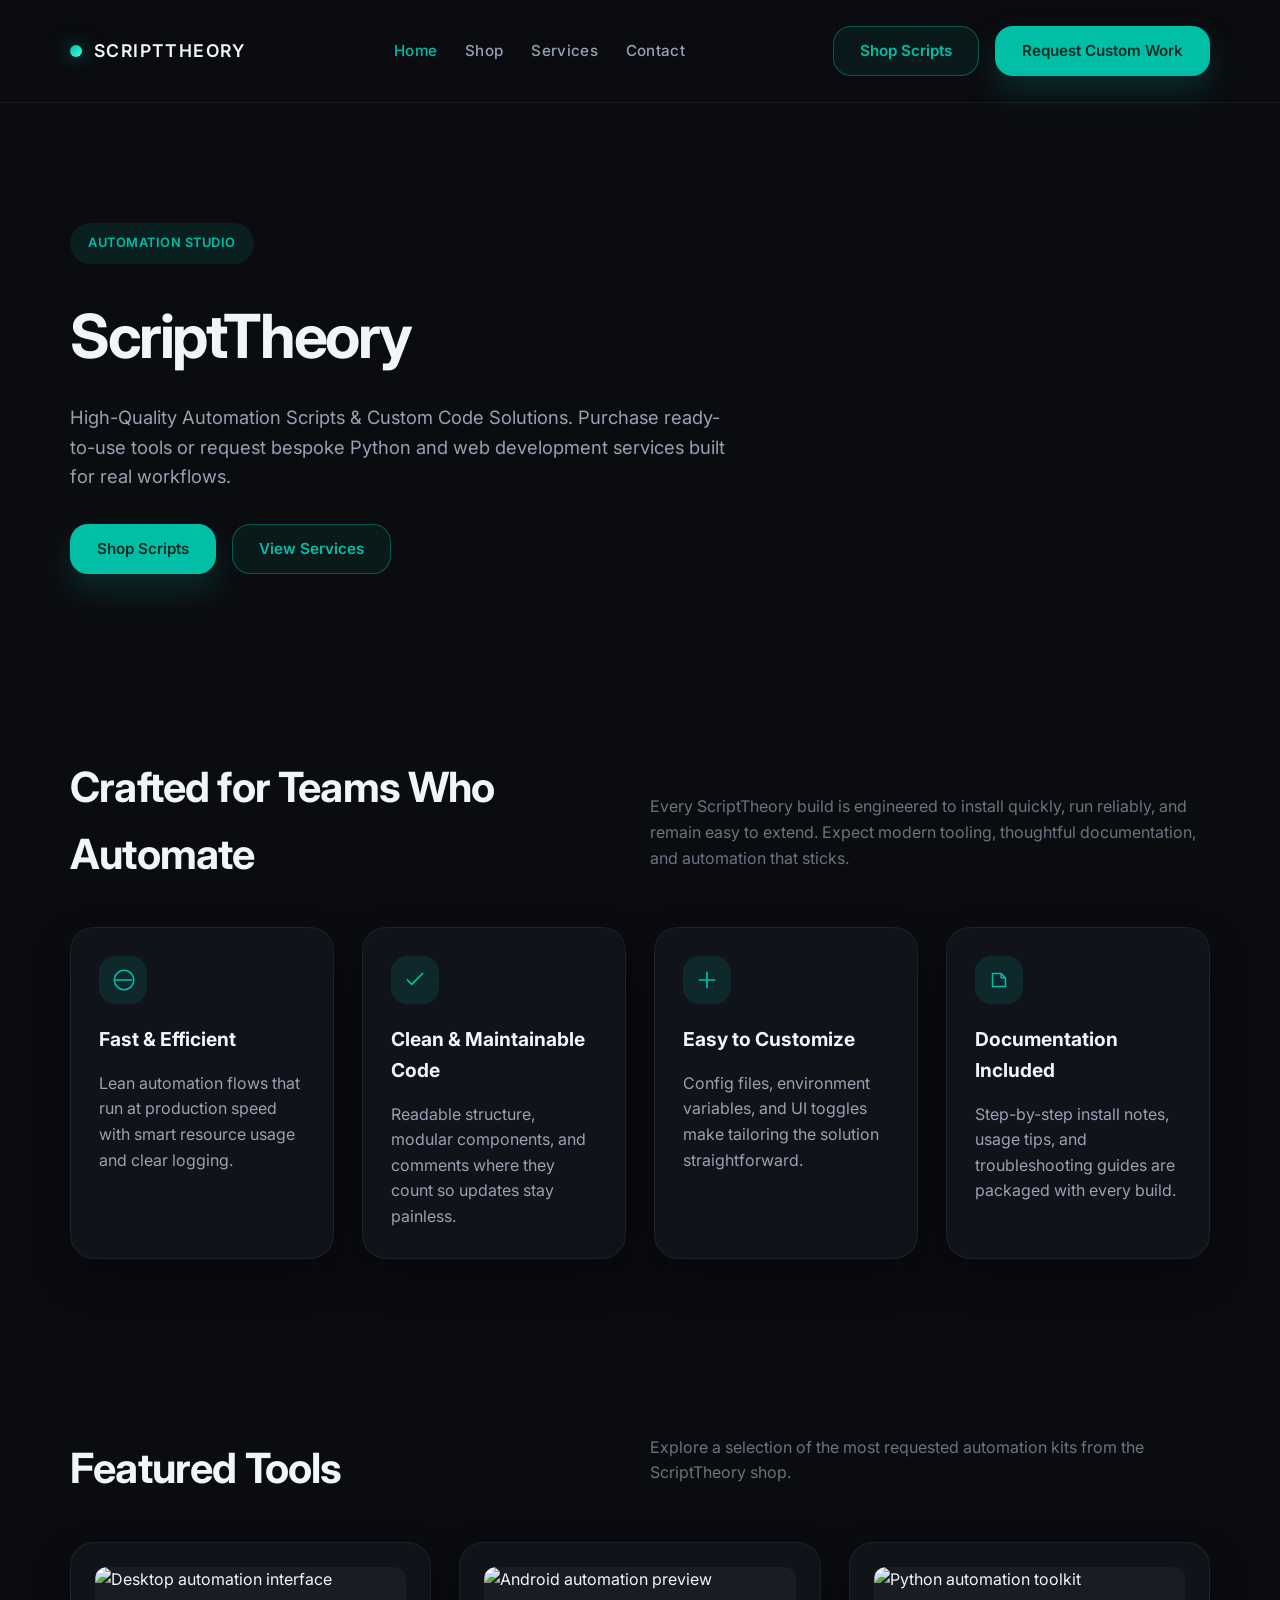
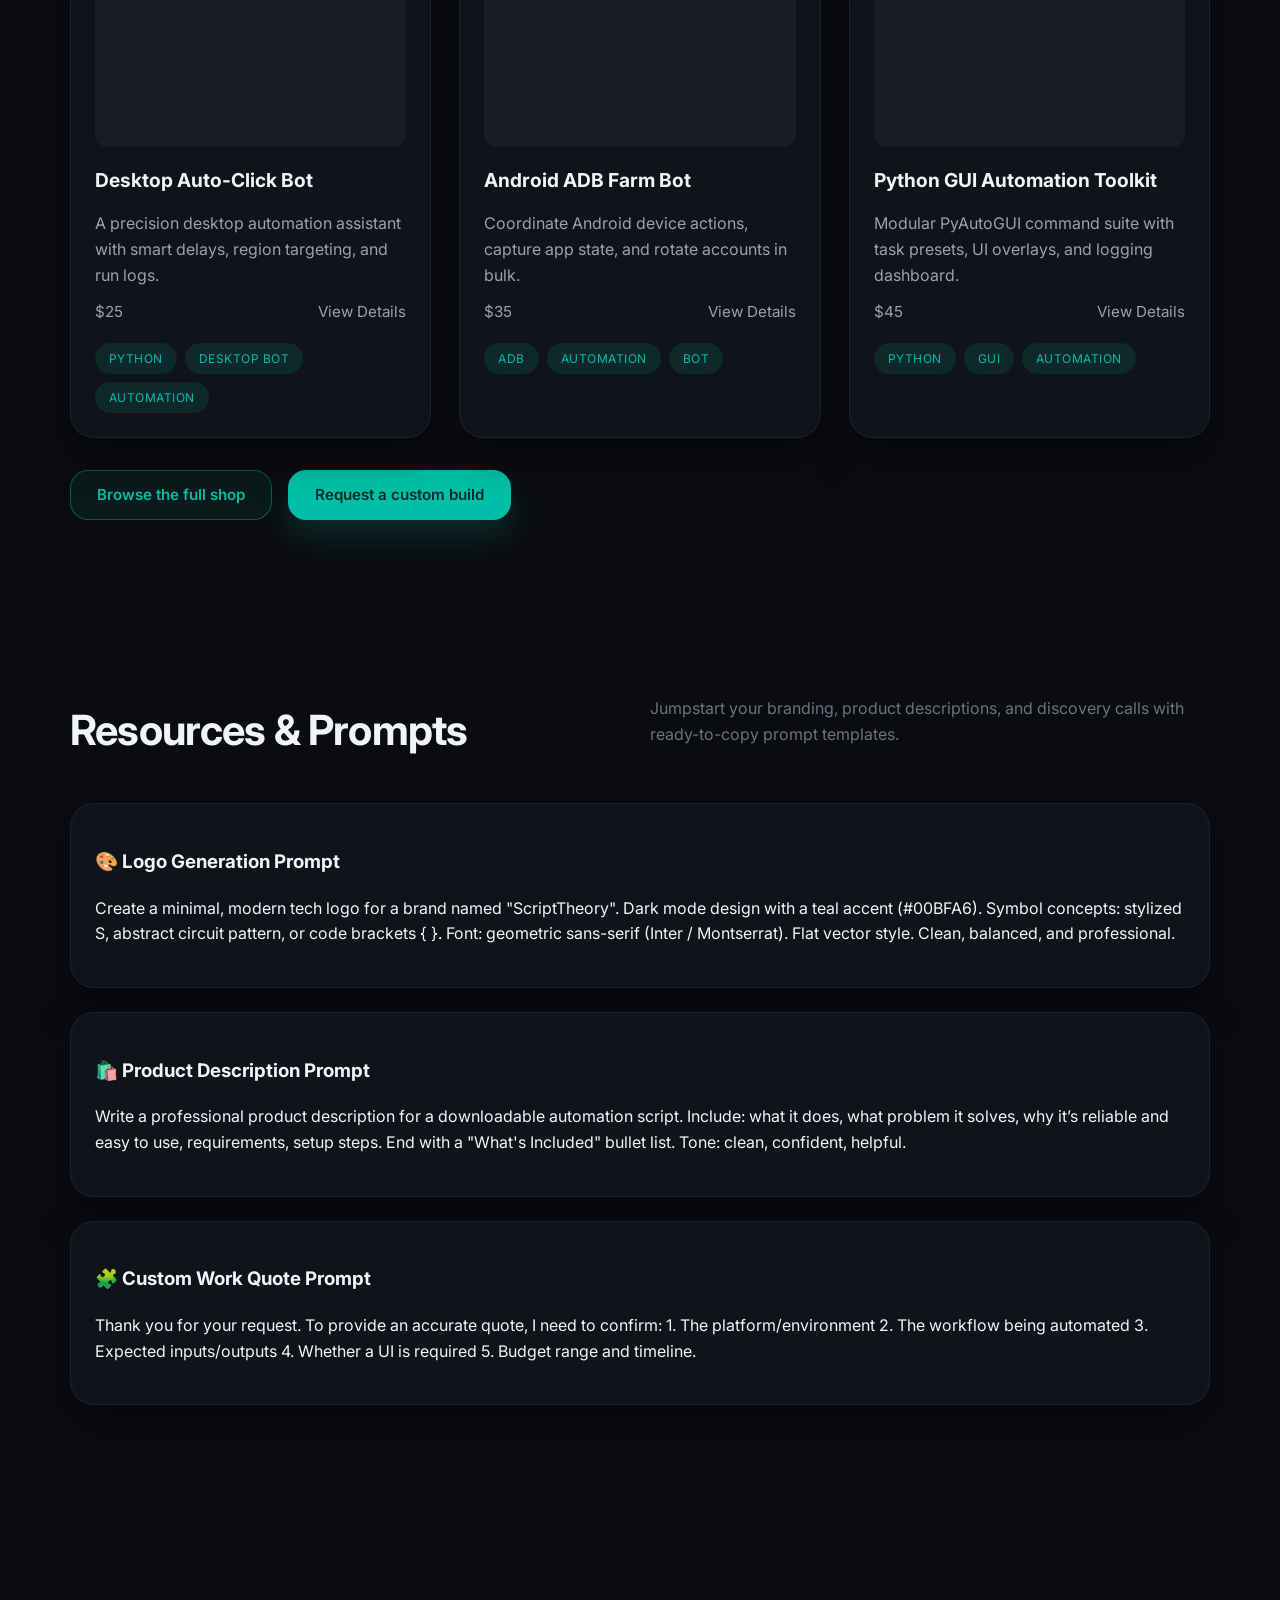
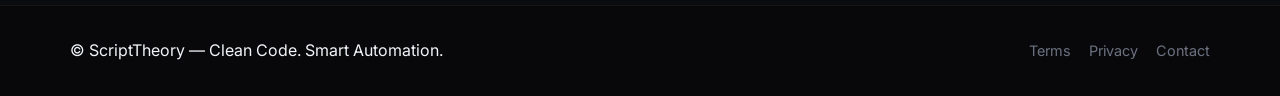
==== index.html @ 897f3ca8 "Create ScriptTheory marketing site" ====
<!DOCTYPE html>
<html lang="en">
<head>
  <meta charset="UTF-8" />
  <meta name="viewport" content="width=device-width, initial-scale=1.0" />
  <title>ScriptTheory — Automation Scripts & Custom Code</title>
  <link rel="preconnect" href="https://fonts.googleapis.com" />
  <link rel="preconnect" href="https://fonts.gstatic.com" crossorigin />
  <link href="https://fonts.googleapis.com/css2?family=Inter:wght@400;500;600;700&display=swap" rel="stylesheet" />
  <link rel="stylesheet" href="assets/css/style.css" />
</head>
<body>
  <header>
    <div class="container navbar">
      <a class="brand" href="index.html">
        <span class="brand-dot"></span>
        ScriptTheory
      </a>
      <button class="mobile-toggle" aria-label="Toggle navigation" aria-expanded="false">
        <svg width="20" height="20" viewBox="0 0 24 24" fill="none" xmlns="http://www.w3.org/2000/svg">
          <path d="M4 7H20" stroke="currentColor" stroke-width="2" stroke-linecap="round" />
          <path d="M4 12H20" stroke="currentColor" stroke-width="2" stroke-linecap="round" />
          <path d="M4 17H20" stroke="currentColor" stroke-width="2" stroke-linecap="round" />
        </svg>
      </button>
      <nav>
        <ul>
          <li><a href="index.html">Home</a></li>
          <li><a href="shop.html">Shop</a></li>
          <li><a href="services.html">Services</a></li>
          <li><a href="contact.html">Contact</a></li>
        </ul>
      </nav>
      <div class="nav-actions">
        <a class="btn btn-outline" href="shop.html">Shop Scripts</a>
        <a class="btn btn-primary" href="contact.html">Request Custom Work</a>
      </div>
    </div>
  </header>

  <main>
    <section class="hero container">
      <div class="hero-content">
        <span class="badge">Automation Studio</span>
        <h1>ScriptTheory</h1>
        <p class="lead">High-Quality Automation Scripts &amp; Custom Code Solutions. Purchase ready-to-use tools or request bespoke Python and web development services built for real workflows.</p>
        <div class="hero-cta">
          <a class="btn btn-primary" href="shop.html">Shop Scripts</a>
          <a class="btn btn-outline" href="services.html">View Services</a>
        </div>
      </div>
    </section>

    <section class="section container" id="features">
      <div class="section-header">
        <h2 class="section-title">Crafted for Teams Who Automate</h2>
        <p class="section-subtitle">Every ScriptTheory build is engineered to install quickly, run reliably, and remain easy to extend. Expect modern tooling, thoughtful documentation, and automation that sticks.</p>
      </div>
      <div class="cards-grid">
        <div class="card">
          <div class="card-icon" aria-hidden="true">
            <svg width="26" height="26" viewBox="0 0 24 24" fill="none" xmlns="http://www.w3.org/2000/svg">
              <path d="M4 12H20M4 12C4 9.61305 4.94821 7.32387 6.63604 5.63604C8.32387 3.94821 10.6131 3 13 3C15.3869 3 17.6761 3.94821 19.364 5.63604C21.0518 7.32387 22 9.61305 22 12M4 12C4 14.3869 4.94821 16.6761 6.63604 18.364C8.32387 20.0518 10.6131 21 13 21C15.3869 21 17.6761 20.0518 19.364 18.364C21.0518 16.6761 22 14.3869 22 12" stroke="currentColor" stroke-width="1.4" stroke-linecap="round" />
            </svg>
          </div>
          <h3>Fast &amp; Efficient</h3>
          <p>Lean automation flows that run at production speed with smart resource usage and clear logging.</p>
        </div>
        <div class="card">
          <div class="card-icon" aria-hidden="true">
            <svg width="26" height="26" viewBox="0 0 24 24" fill="none" xmlns="http://www.w3.org/2000/svg">
              <path d="M5 12L9 16L19 6" stroke="currentColor" stroke-width="1.6" stroke-linecap="round" stroke-linejoin="round" />
            </svg>
          </div>
          <h3>Clean &amp; Maintainable Code</h3>
          <p>Readable structure, modular components, and comments where they count so updates stay painless.</p>
        </div>
        <div class="card">
          <div class="card-icon" aria-hidden="true">
            <svg width="26" height="26" viewBox="0 0 24 24" fill="none" xmlns="http://www.w3.org/2000/svg">
              <path d="M12 5V19M5 12H19" stroke="currentColor" stroke-width="1.6" stroke-linecap="round" />
            </svg>
          </div>
          <h3>Easy to Customize</h3>
          <p>Config files, environment variables, and UI toggles make tailoring the solution straightforward.</p>
        </div>
        <div class="card">
          <div class="card-icon" aria-hidden="true">
            <svg width="26" height="26" viewBox="0 0 24 24" fill="none" xmlns="http://www.w3.org/2000/svg">
              <path d="M6 18V6H14L18 10V18H6Z" stroke="currentColor" stroke-width="1.4" stroke-linejoin="round" />
              <path d="M14 6V10H18" stroke="currentColor" stroke-width="1.4" stroke-linejoin="round" />
            </svg>
          </div>
          <h3>Documentation Included</h3>
          <p>Step-by-step install notes, usage tips, and troubleshooting guides are packaged with every build.</p>
        </div>
      </div>
    </section>

    <section class="section container">
      <div class="section-header">
        <h2 class="section-title">Featured Tools</h2>
        <p class="section-subtitle">Explore a selection of the most requested automation kits from the ScriptTheory shop.</p>
      </div>
      <div class="cards-grid">
        <article class="card product-card">
          <img src="https://images.unsplash.com/photo-1520607162513-77705c0f0d4a?auto=format&fit=crop&w=800&q=80" alt="Desktop automation interface" />
          <h3>Desktop Auto-Click Bot</h3>
          <p>A precision desktop automation assistant with smart delays, region targeting, and run logs.</p>
          <div class="product-meta">
            <span>$25</span>
            <a href="products/desktop-auto-click-bot.html">View Details</a>
          </div>
          <div class="product-tags">
            <span class="tag">python</span>
            <span class="tag">desktop bot</span>
            <span class="tag">automation</span>
          </div>
        </article>
        <article class="card product-card">
          <img src="https://images.unsplash.com/photo-1535303311164-664fc9ec6532?auto=format&fit=crop&w=800&q=80" alt="Android automation preview" />
          <h3>Android ADB Farm Bot</h3>
          <p>Coordinate Android device actions, capture app state, and rotate accounts in bulk.</p>
          <div class="product-meta">
            <span>$35</span>
            <a href="products/android-adb-farm-bot.html">View Details</a>
          </div>
          <div class="product-tags">
            <span class="tag">adb</span>
            <span class="tag">automation</span>
            <span class="tag">bot</span>
          </div>
        </article>
        <article class="card product-card">
          <img src="https://images.unsplash.com/photo-1515879218367-8466d910aaa4?auto=format&fit=crop&w=800&q=80" alt="Python automation toolkit" />
          <h3>Python GUI Automation Toolkit</h3>
          <p>Modular PyAutoGUI command suite with task presets, UI overlays, and logging dashboard.</p>
          <div class="product-meta">
            <span>$45</span>
            <a href="products/python-gui-automation-toolkit.html">View Details</a>
          </div>
          <div class="product-tags">
            <span class="tag">python</span>
            <span class="tag">gui</span>
            <span class="tag">automation</span>
          </div>
        </article>
      </div>
      <div class="hero-cta" style="margin-top: 32px;">
        <a class="btn btn-outline" href="shop.html">Browse the full shop</a>
        <a class="btn btn-primary" href="contact.html">Request a custom build</a>
      </div>
    </section>

    <section class="section container">
      <div class="section-header">
        <h2 class="section-title">Resources &amp; Prompts</h2>
        <p class="section-subtitle">Jumpstart your branding, product descriptions, and discovery calls with ready-to-copy prompt templates.</p>
      </div>
      <div class="resources">
        <article class="resource-card">
          <h3>🎨 Logo Generation Prompt</h3>
          <p>Create a minimal, modern tech logo for a brand named "ScriptTheory". Dark mode design with a teal accent (#00BFA6). Symbol concepts: stylized S, abstract circuit pattern, or code brackets { }. Font: geometric sans-serif (Inter / Montserrat). Flat vector style. Clean, balanced, and professional.</p>
        </article>
        <article class="resource-card">
          <h3>🛍️ Product Description Prompt</h3>
          <p>Write a professional product description for a downloadable automation script. Include: what it does, what problem it solves, why it’s reliable and easy to use, requirements, setup steps. End with a "What's Included" bullet list. Tone: clean, confident, helpful.</p>
        </article>
        <article class="resource-card">
          <h3>🧩 Custom Work Quote Prompt</h3>
          <p>Thank you for your request. To provide an accurate quote, I need to confirm: 1. The platform/environment 2. The workflow being automated 3. Expected inputs/outputs 4. Whether a UI is required 5. Budget range and timeline.</p>
        </article>
      </div>
    </section>
  </main>

  <footer>
    <div class="container footer-content">
      <span>© ScriptTheory — Clean Code. Smart Automation.</span>
      <div class="footer-links">
        <a href="#">Terms</a>
        <a href="#">Privacy</a>
        <a href="contact.html">Contact</a>
      </div>
    </div>
  </footer>

  <script src="assets/js/main.js"></script>
</body>
</html>
---- assets/css/style.css ----
:root {
  --background: #0b0c10;
  --surface: #10131a;
  --surface-alt: #131721;
  --accent: #00bfa6;
  --accent-soft: rgba(0, 191, 166, 0.14);
  --text-primary: #f2f5f8;
  --text-secondary: #98a2b3;
  --text-muted: #6b7280;
  --border: rgba(255, 255, 255, 0.06);
  --shadow: 0 18px 40px rgba(0, 0, 0, 0.38);
  --radius-lg: 24px;
  --radius-md: 18px;
  --radius-sm: 12px;
  --transition: all 0.3s ease;
}

* {
  box-sizing: border-box;
}

html, body {
  margin: 0;
  padding: 0;
  background: var(--background);
  color: var(--text-primary);
  font-family: 'Inter', 'Poppins', 'Montserrat', sans-serif;
  line-height: 1.6;
  min-height: 100%;
}

a {
  color: inherit;
  text-decoration: none;
}

a:hover {
  color: var(--accent);
}

img {
  max-width: 100%;
  display: block;
  border-radius: var(--radius-sm);
}

.container {
  width: min(1140px, 92%);
  margin: 0 auto;
}

header {
  padding: 26px 0;
  position: sticky;
  top: 0;
  z-index: 20;
  backdrop-filter: blur(14px);
  background: linear-gradient(180deg, rgba(11, 12, 16, 0.92) 40%, rgba(11, 12, 16, 0.5) 100%);
  border-bottom: 1px solid var(--border);
}

.navbar {
  display: flex;
  align-items: center;
  justify-content: space-between;
  gap: 24px;
}

.brand {
  display: flex;
  align-items: center;
  gap: 12px;
  font-weight: 600;
  font-size: 1.1rem;
  letter-spacing: 0.08em;
  text-transform: uppercase;
}

.brand-dot {
  width: 12px;
  height: 12px;
  border-radius: 50%;
  background: linear-gradient(135deg, var(--accent), #40ffe7);
  box-shadow: 0 0 18px rgba(0, 191, 166, 0.6);
}

nav ul {
  list-style: none;
  display: flex;
  align-items: center;
  gap: 28px;
  margin: 0;
  padding: 0;
}

nav a {
  font-size: 0.95rem;
  color: var(--text-secondary);
  font-weight: 500;
  letter-spacing: 0.02em;
  transition: var(--transition);
}

nav a:hover,
nav a.active {
  color: var(--accent);
}

.nav-actions {
  display: flex;
  gap: 16px;
  align-items: center;
}

.btn {
  display: inline-flex;
  align-items: center;
  justify-content: center;
  padding: 12px 26px;
  border-radius: var(--radius-md);
  font-weight: 600;
  font-size: 0.95rem;
  border: 1px solid transparent;
  cursor: pointer;
  transition: var(--transition);
  text-decoration: none;
}

.btn-primary {
  background: var(--accent);
  color: #032e28;
  box-shadow: 0 16px 32px rgba(0, 191, 166, 0.18);
}

.btn-primary:hover {
  box-shadow: 0 20px 40px rgba(0, 191, 166, 0.26);
  transform: translateY(-2px);
}

.btn-outline {
  border: 1px solid rgba(0, 191, 166, 0.4);
  color: var(--accent);
  background: rgba(0, 191, 166, 0.08);
}

.btn-outline:hover {
  background: rgba(0, 191, 166, 0.14);
}

main {
  padding-bottom: 120px;
}

.hero {
  padding: 120px 0 100px;
  display: grid;
  gap: 40px;
}

.hero-content {
  max-width: 660px;
}

.badge {
  display: inline-flex;
  align-items: center;
  gap: 8px;
  background: rgba(0, 191, 166, 0.1);
  color: var(--accent);
  padding: 10px 18px;
  border-radius: 999px;
  font-weight: 600;
  letter-spacing: 0.04em;
  font-size: 0.8rem;
  text-transform: uppercase;
}

h1 {
  font-size: clamp(2.8rem, 5vw, 3.8rem);
  margin: 24px 0 16px;
  letter-spacing: -0.04em;
}

h2 {
  font-size: clamp(2rem, 4vw, 2.6rem);
  margin: 0 0 32px;
  letter-spacing: -0.02em;
}

p.lead {
  font-size: 1.15rem;
  color: var(--text-secondary);
  margin-bottom: 32px;
}

.hero-cta {
  display: flex;
  flex-wrap: wrap;
  gap: 16px;
}

.section {
  padding: 80px 0;
}

.section-header {
  display: flex;
  align-items: flex-end;
  justify-content: space-between;
  gap: 24px;
  margin-bottom: 40px;
}

.section-title {
  margin: 0;
}

.section-subtitle {
  color: var(--text-muted);
  max-width: 560px;
}

.cards-grid {
  display: grid;
  grid-template-columns: repeat(auto-fit, minmax(240px, 1fr));
  gap: 28px;
}

.card {
  background: var(--surface);
  border: 1px solid var(--border);
  border-radius: var(--radius-lg);
  padding: 28px;
  box-shadow: var(--shadow);
  transition: var(--transition);
  position: relative;
  overflow: hidden;
}

.card::after {
  content: '';
  position: absolute;
  inset: 0;
  border-radius: inherit;
  background: radial-gradient(circle at top right, rgba(0, 191, 166, 0.18), transparent 55%);
  opacity: 0;
  transition: var(--transition);
}

.card:hover::after {
  opacity: 1;
}

.card:hover {
  transform: translateY(-4px);
}

.card-icon {
  width: 48px;
  height: 48px;
  border-radius: 16px;
  display: grid;
  place-items: center;
  background: rgba(0, 191, 166, 0.12);
  color: var(--accent);
  margin-bottom: 20px;
  font-size: 1.4rem;
}

.card h3 {
  margin: 0 0 16px;
  font-size: 1.2rem;
}

.card p {
  margin: 0;
  color: var(--text-secondary);
}

.product-card {
  padding: 24px;
}

.product-card img {
  height: 180px;
  object-fit: cover;
  margin-bottom: 18px;
  background: rgba(255, 255, 255, 0.04);
}

.product-meta {
  display: flex;
  align-items: center;
  justify-content: space-between;
  margin: 12px 0 18px;
  color: var(--text-secondary);
  font-size: 0.95rem;
}

.product-tags {
  display: flex;
  flex-wrap: wrap;
  gap: 8px;
  margin-top: 16px;
}

.tag {
  padding: 6px 14px;
  border-radius: 999px;
  background: rgba(0, 191, 166, 0.12);
  color: var(--accent);
  font-size: 0.75rem;
  letter-spacing: 0.04em;
  text-transform: uppercase;
}

.product-card .btn {
  width: 100%;
  margin-top: 16px;
}

.product-detail {
  display: grid;
  gap: 48px;
}

.product-detail aside {
  background: var(--surface);
  padding: 32px;
  border-radius: var(--radius-lg);
  border: 1px solid var(--border);
  box-shadow: var(--shadow);
}

.product-detail aside h2 {
  margin-top: 0;
}

.list {
  padding-left: 18px;
  color: var(--text-secondary);
}

.highlight {
  background: rgba(0, 191, 166, 0.12);
  border: 1px solid rgba(0, 191, 166, 0.26);
  padding: 16px 20px;
  border-radius: var(--radius-md);
  color: var(--accent);
  font-weight: 600;
  margin-bottom: 24px;
}

.services-grid {
  display: grid;
  gap: 28px;
  grid-template-columns: repeat(auto-fit, minmax(260px, 1fr));
}

.service-tier {
  background: var(--surface);
  border-radius: var(--radius-lg);
  padding: 32px;
  border: 1px solid var(--border);
  box-shadow: var(--shadow);
  position: relative;
}

.service-tier h3 {
  margin-top: 0;
  font-size: 1.3rem;
}

.price-range {
  font-size: 0.95rem;
  color: var(--accent);
  font-weight: 600;
  letter-spacing: 0.06em;
}

.service-tier p {
  color: var(--text-secondary);
  margin-bottom: 20px;
}

.service-tier ul {
  margin: 0;
  padding-left: 18px;
  color: var(--text-secondary);
}

.contact-wrapper {
  display: grid;
  gap: 40px;
  grid-template-columns: repeat(auto-fit, minmax(320px, 1fr));
}

form {
  display: grid;
  gap: 18px;
}

label {
  display: flex;
  flex-direction: column;
  gap: 8px;
  font-weight: 600;
  color: var(--text-secondary);
}

input[type="text"],
input[type="email"],
select,
textarea {
  background: var(--surface);
  border: 1px solid var(--border);
  border-radius: var(--radius-md);
  padding: 14px 16px;
  color: var(--text-primary);
  font-size: 0.95rem;
  transition: var(--transition);
  font-family: inherit;
}

textarea {
  min-height: 160px;
  resize: vertical;
}

input:focus,
select:focus,
textarea:focus {
  outline: none;
  border-color: rgba(0, 191, 166, 0.6);
  box-shadow: 0 0 0 4px rgba(0, 191, 166, 0.18);
}

.checkbox-group {
  display: grid;
  gap: 12px;
  grid-template-columns: repeat(auto-fit, minmax(180px, 1fr));
}

.checkbox-group label {
  flex-direction: row;
  align-items: center;
  gap: 12px;
  font-weight: 500;
  background: rgba(255, 255, 255, 0.02);
  padding: 12px 16px;
  border-radius: var(--radius-md);
  border: 1px solid var(--border);
}

.checkbox-group input {
  width: 18px;
  height: 18px;
  accent-color: var(--accent);
}

.info-card {
  background: rgba(0, 191, 166, 0.08);
  border: 1px solid rgba(0, 191, 166, 0.3);
  border-radius: var(--radius-lg);
  padding: 24px;
  color: var(--accent);
  font-weight: 500;
  box-shadow: var(--shadow);
}

.resources {
  display: grid;
  gap: 24px;
  margin-top: 28px;
}

.resource-card {
  background: var(--surface);
  border-radius: var(--radius-lg);
  padding: 24px;
  border: 1px solid var(--border);
  box-shadow: var(--shadow);
}

.resource-card pre {
  white-space: pre-wrap;
  font-family: 'JetBrains Mono', 'Fira Code', monospace;
  font-size: 0.85rem;
  color: var(--text-secondary);
  background: rgba(0, 0, 0, 0.25);
  padding: 16px;
  border-radius: var(--radius-md);
}

footer {
  border-top: 1px solid var(--border);
  padding: 32px 0;
  background: rgba(0, 0, 0, 0.3);
}

.footer-content {
  display: flex;
  flex-wrap: wrap;
  gap: 18px;
  align-items: center;
  justify-content: space-between;
}

.footer-links {
  display: flex;
  gap: 18px;
  color: var(--text-muted);
  font-size: 0.9rem;
}

.footer-links a {
  color: var(--text-muted);
}

.footer-links a:hover {
  color: var(--accent);
}

.mobile-toggle {
  display: none;
  background: rgba(255, 255, 255, 0.06);
  border: 1px solid var(--border);
  color: var(--text-primary);
  padding: 12px;
  border-radius: var(--radius-md);
}

@media (max-width: 860px) {
  nav ul {
    position: absolute;
    top: 92px;
    right: 4%;
    background: var(--surface);
    padding: 24px;
    border-radius: var(--radius-lg);
    flex-direction: column;
    gap: 18px;
    border: 1px solid var(--border);
    box-shadow: var(--shadow);
    min-width: 220px;
    transform: scale(0.96);
    opacity: 0;
    pointer-events: none;
    transition: var(--transition);
  }

  nav ul.open {
    opacity: 1;
    pointer-events: auto;
    transform: scale(1);
  }

  .mobile-toggle {
    display: inline-flex;
    align-items: center;
    gap: 8px;
  }
}

@media (max-width: 640px) {
  .hero {
    padding-top: 80px;
  }

  .hero-cta {
    flex-direction: column;
    align-items: stretch;
  }

  .section-header {
    flex-direction: column;
    align-items: flex-start;
  }
}
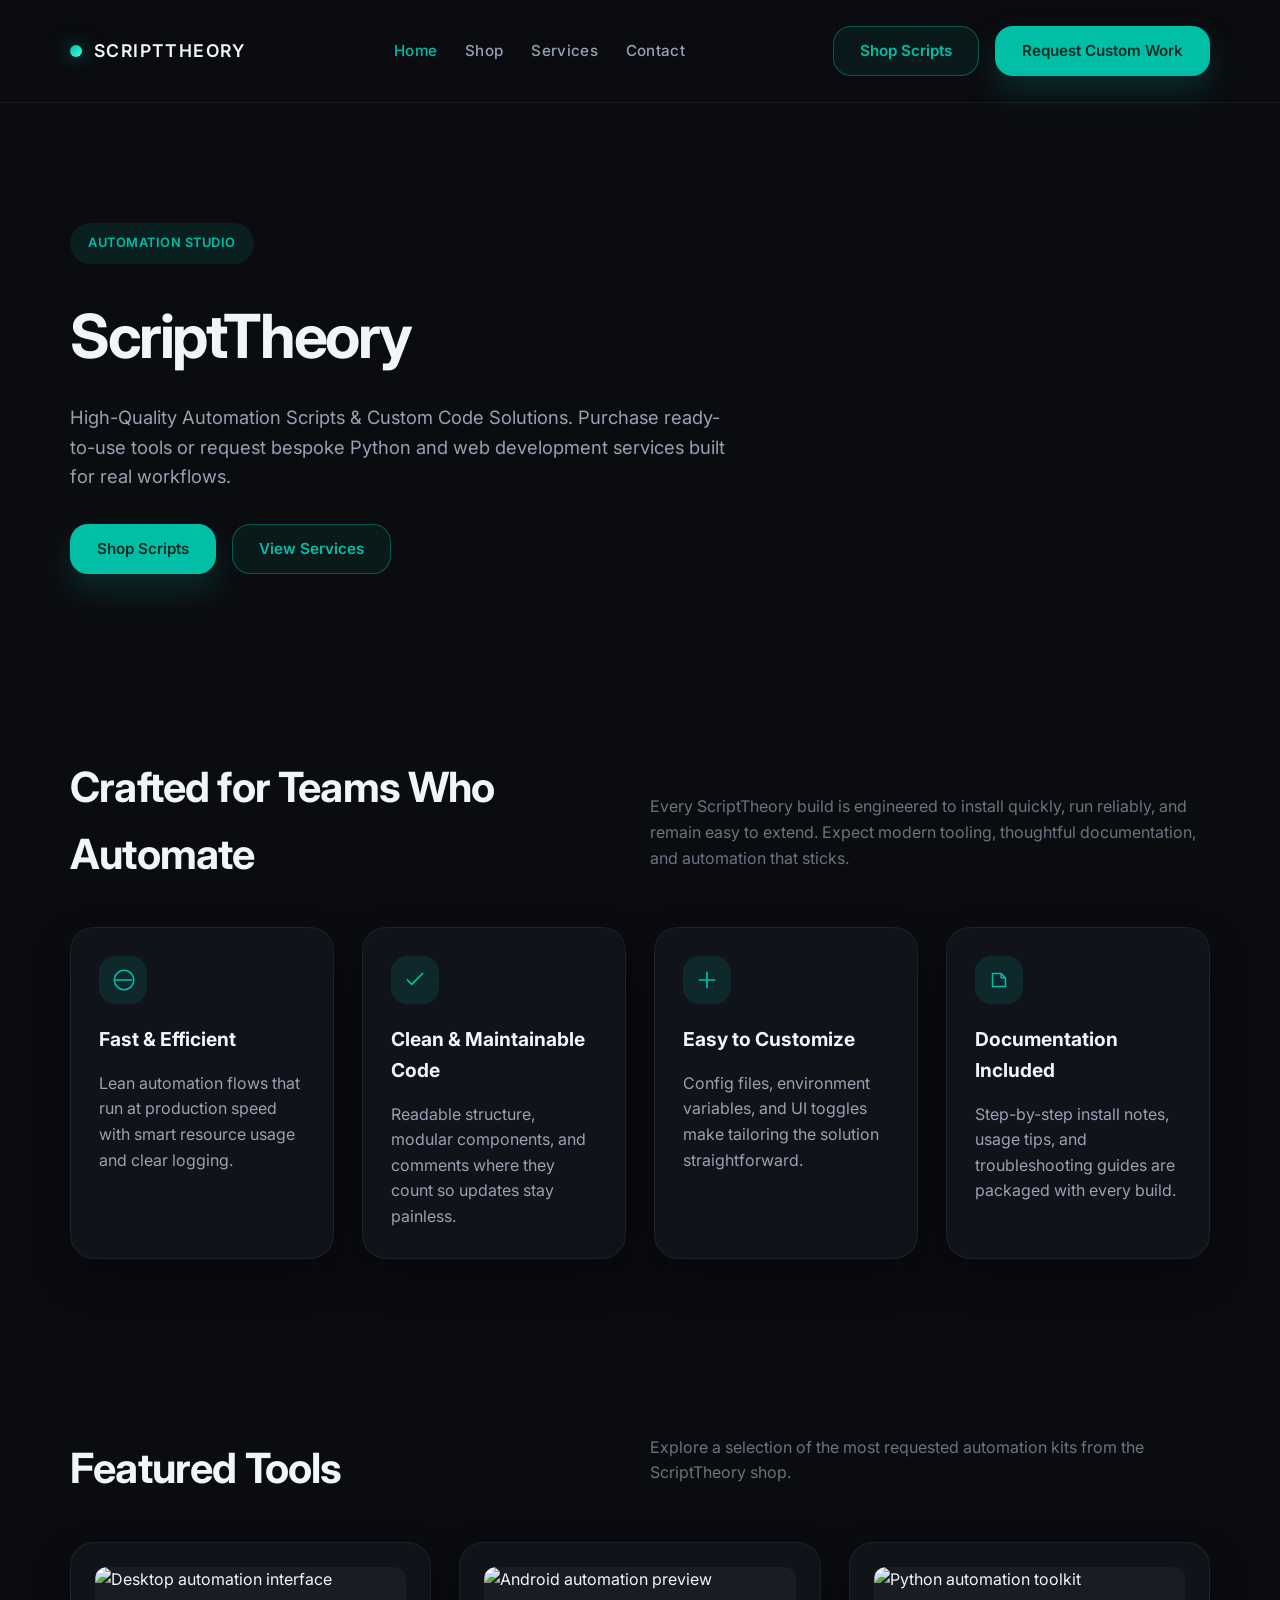
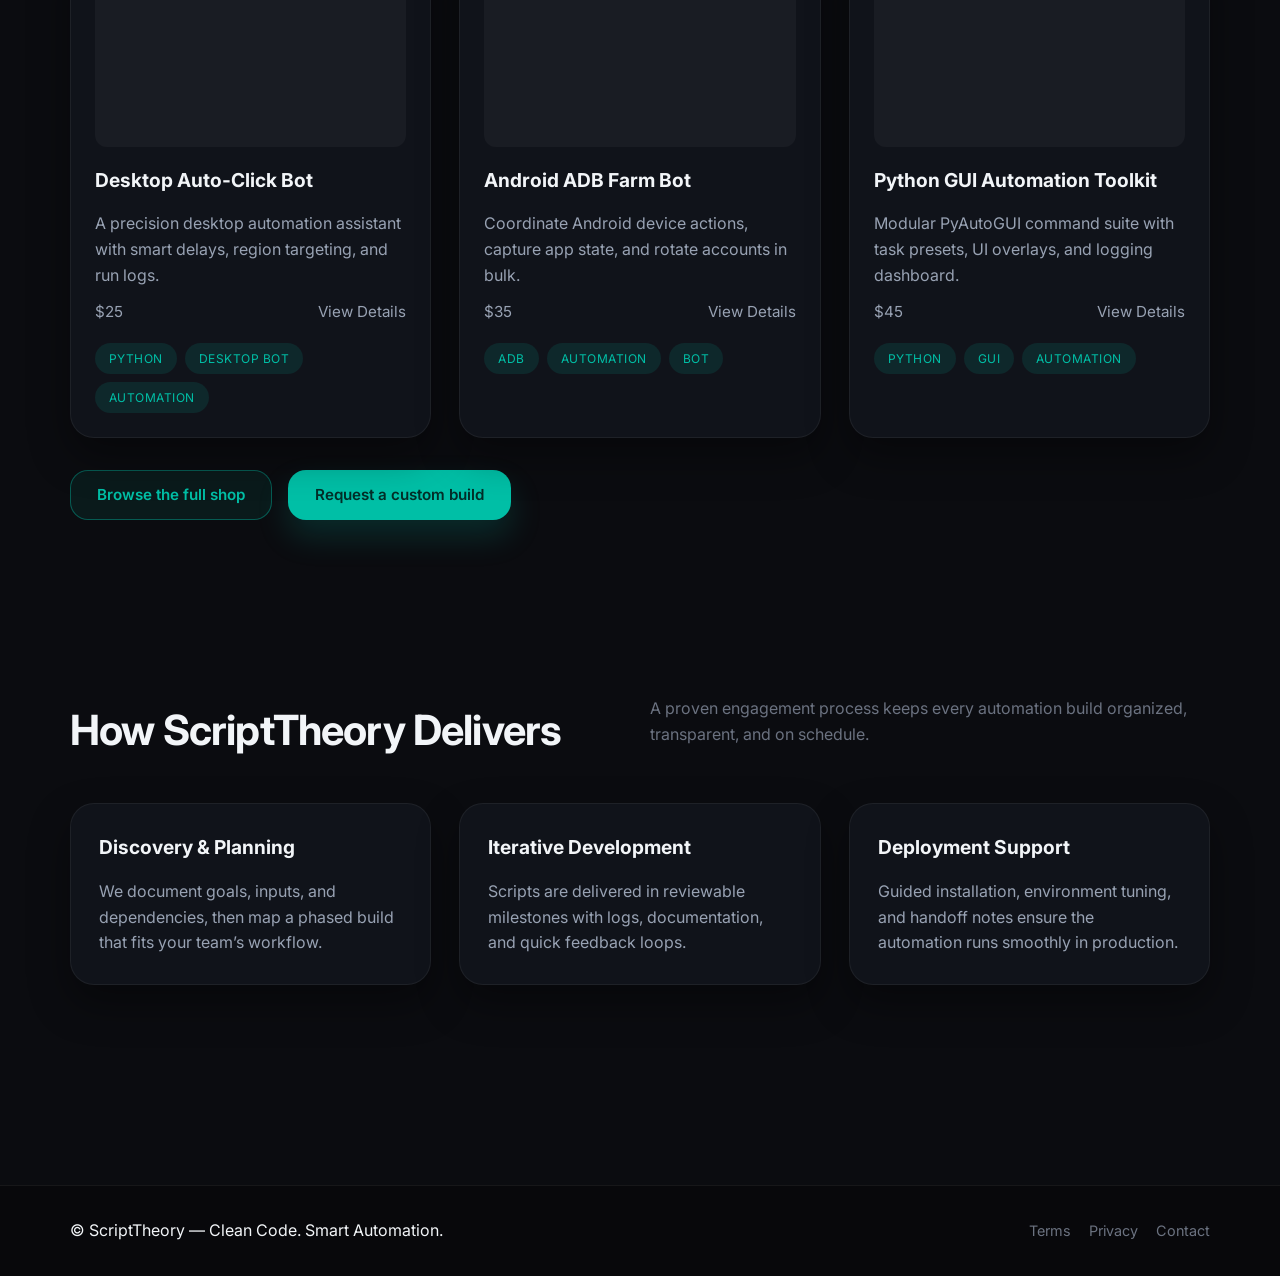
==== commit 1aec2730: "Remove prompt content and refresh engagement messaging" ====
--- a/index.html
+++ b/index.html
@@ -154,22 +154,22 @@
 
     <section class="section container">
       <div class="section-header">
-        <h2 class="section-title">Resources &amp; Prompts</h2>
-        <p class="section-subtitle">Jumpstart your branding, product descriptions, and discovery calls with ready-to-copy prompt templates.</p>
+        <h2 class="section-title">How ScriptTheory Delivers</h2>
+        <p class="section-subtitle">A proven engagement process keeps every automation build organized, transparent, and on schedule.</p>
       </div>
-      <div class="resources">
-        <article class="resource-card">
-          <h3>🎨 Logo Generation Prompt</h3>
-          <p>Create a minimal, modern tech logo for a brand named "ScriptTheory". Dark mode design with a teal accent (#00BFA6). Symbol concepts: stylized S, abstract circuit pattern, or code brackets { }. Font: geometric sans-serif (Inter / Montserrat). Flat vector style. Clean, balanced, and professional.</p>
-        </article>
-        <article class="resource-card">
-          <h3>🛍️ Product Description Prompt</h3>
-          <p>Write a professional product description for a downloadable automation script. Include: what it does, what problem it solves, why it’s reliable and easy to use, requirements, setup steps. End with a "What's Included" bullet list. Tone: clean, confident, helpful.</p>
-        </article>
-        <article class="resource-card">
-          <h3>🧩 Custom Work Quote Prompt</h3>
-          <p>Thank you for your request. To provide an accurate quote, I need to confirm: 1. The platform/environment 2. The workflow being automated 3. Expected inputs/outputs 4. Whether a UI is required 5. Budget range and timeline.</p>
-        </article>
+      <div class="cards-grid">
+        <div class="card">
+          <h3>Discovery &amp; Planning</h3>
+          <p>We document goals, inputs, and dependencies, then map a phased build that fits your team’s workflow.</p>
+        </div>
+        <div class="card">
+          <h3>Iterative Development</h3>
+          <p>Scripts are delivered in reviewable milestones with logs, documentation, and quick feedback loops.</p>
+        </div>
+        <div class="card">
+          <h3>Deployment Support</h3>
+          <p>Guided installation, environment tuning, and handoff notes ensure the automation runs smoothly in production.</p>
+        </div>
       </div>
     </section>
   </main>
--- a/assets/css/style.css
+++ b/assets/css/style.css
@@ -468,28 +468,21 @@
   box-shadow: var(--shadow);
 }
 
-.resources {
-  display: grid;
-  gap: 24px;
-  margin-top: 28px;
-}
-
-.resource-card {
-  background: var(--surface);
-  border-radius: var(--radius-lg);
-  padding: 24px;
-  border: 1px solid var(--border);
-  box-shadow: var(--shadow);
-}
-
-.resource-card pre {
-  white-space: pre-wrap;
-  font-family: 'JetBrains Mono', 'Fira Code', monospace;
-  font-size: 0.85rem;
-  color: var(--text-secondary);
-  background: rgba(0, 0, 0, 0.25);
-  padding: 16px;
+.info-card .info-list {
+  list-style: none;
+  padding: 0;
+  margin: 16px 0 0;
+  display: grid;
+  gap: 12px;
+  color: var(--text-primary);
+  font-weight: 400;
+}
+
+.info-card .info-list li {
+  background: rgba(255, 255, 255, 0.08);
   border-radius: var(--radius-md);
+  padding: 12px 16px;
+  border: 1px solid rgba(0, 191, 166, 0.2);
 }
 
 footer {
